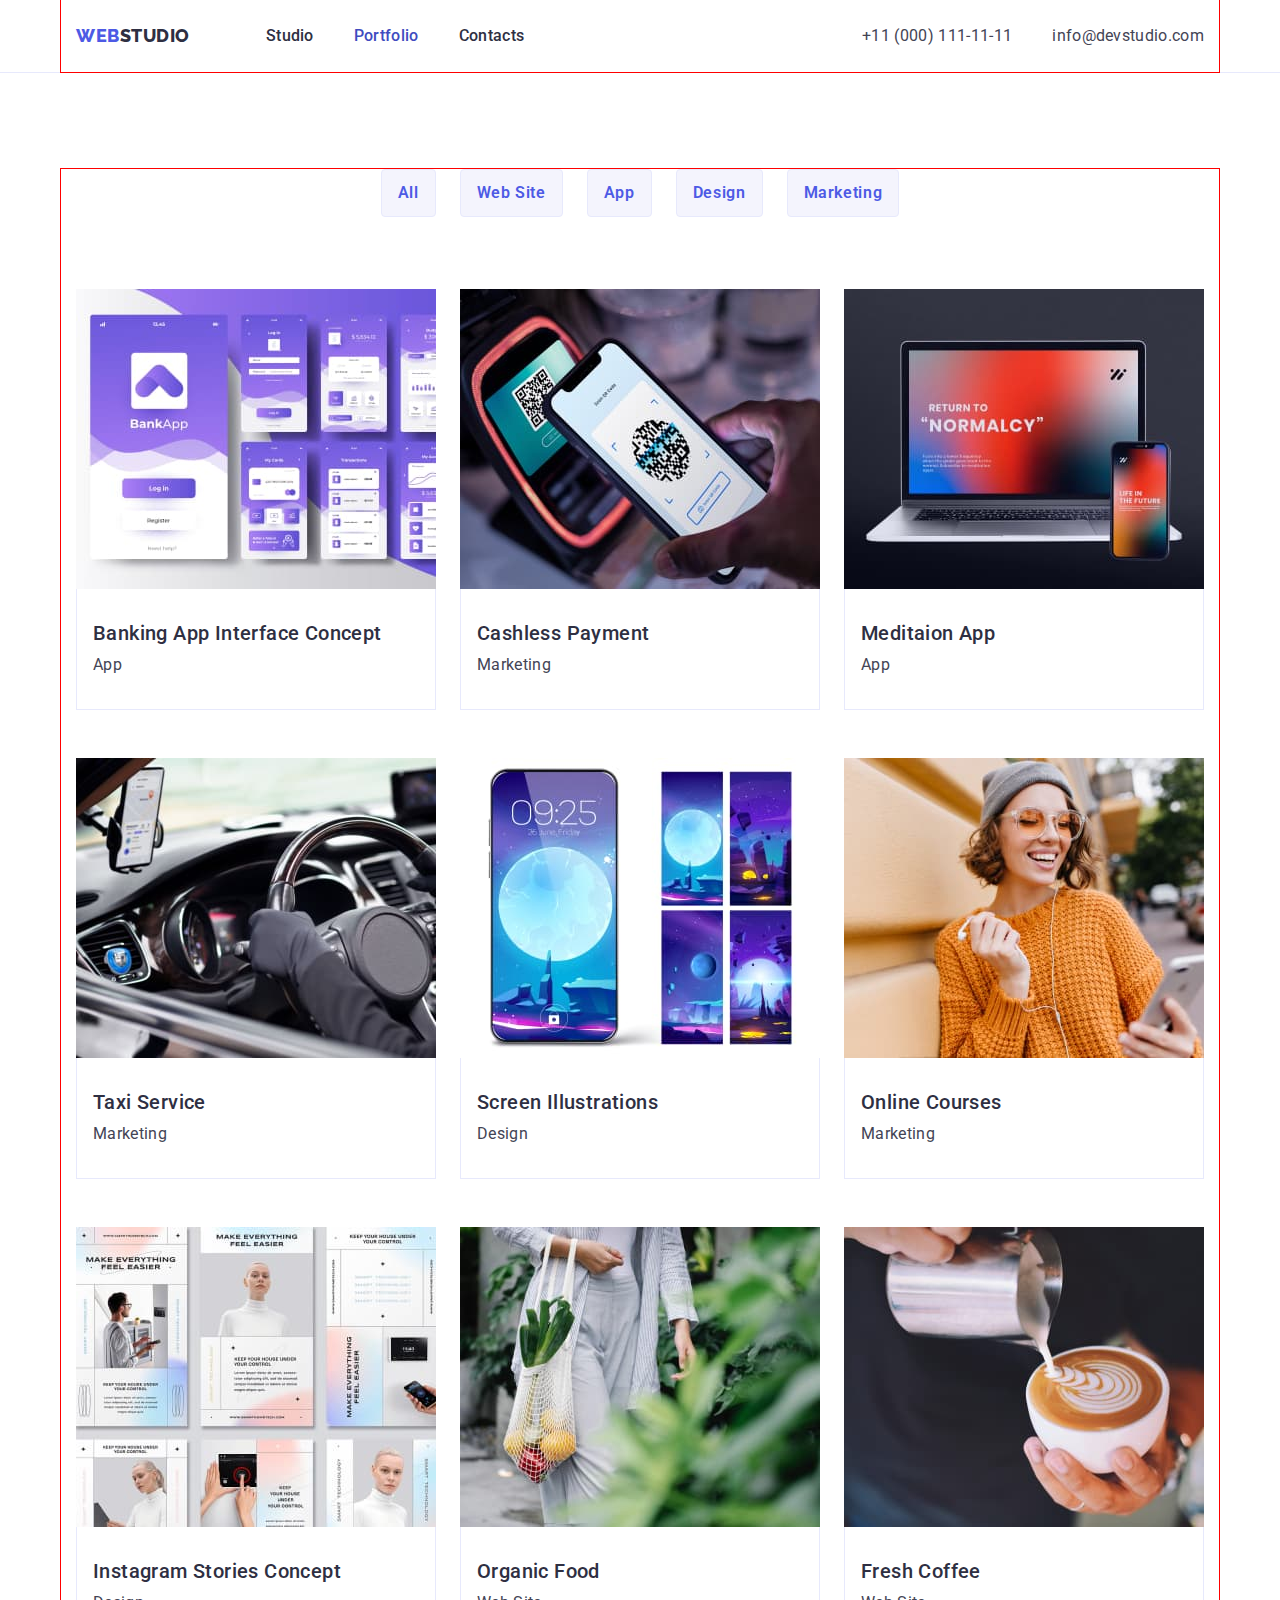
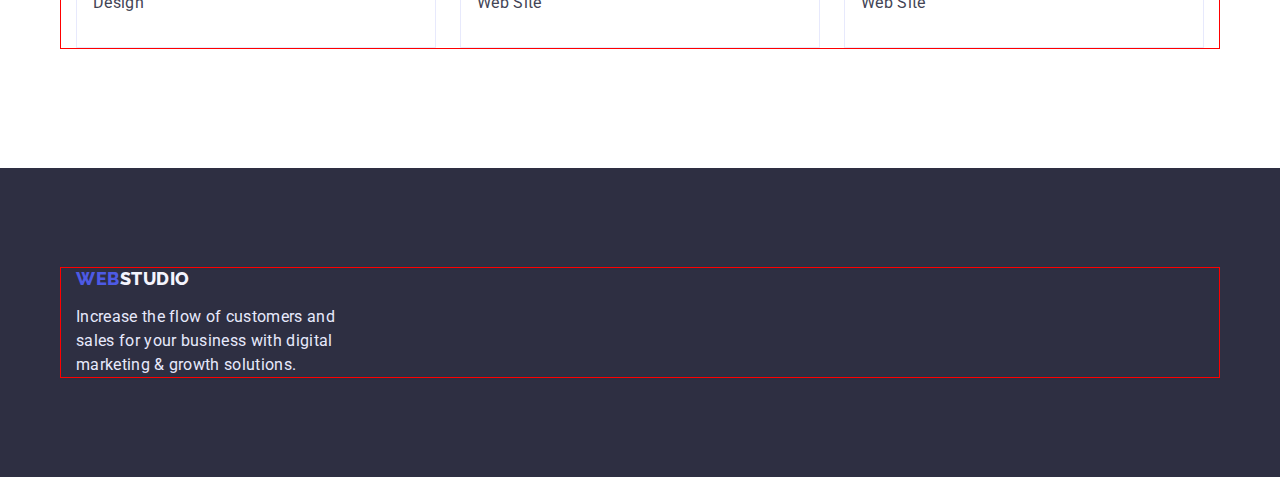
==== portfolio.html @ e98f5258 "Додає папки з ДЗ-03" ====
<!-- @format -->

<!DOCTYPE html>
<html lang="en">
 <head>
  <meta charset="UTF-8" />
  <meta http-equiv="X-UA-Compatible" content="IE=edge" />
  <meta name="viewport" content="width=device-width, initial-scale=1.0" />
  <title>Portfolio</title>
  <link rel="preconnect" href="https://fonts.googleapis.com" />
  <link rel="preconnect" href="https://fonts.gstatic.com" crossorigin />
  <link
   href="https://fonts.googleapis.com/css2?family=Raleway:wght@800&family=Roboto:wght@400;500;700&display=swap"
   rel="stylesheet"
  />
  <link
   rel="stylesheet"
   href="https://cdnjs.cloudflare.com/ajax/libs/modern-normalize/1.1.0/modern-normalize.min.css"
  />
  <link rel="stylesheet" href="./css/styles.css" />
 </head>
 <body>
  <header class="page-header">
   <div class="container main-top">
    <nav class="top">
     <a href="./index.html" class="logo link">
      <span class="logo-web">web</span>studio
     </a>
     <ul class="site-nav list">
      <li class="item">
       <a href="./index.html" class="link">Studio</a>
      </li>
      <li class="item">
       <a href="./portfolio.html" class="link current">Portfolio</a>
      </li>
      <li class="item"><a href="" class="link">Contacts</a></li>
     </ul>
    </nav>

    <ul class="auth-nav list">
     <li class="item">
      <a href="tel:+110001111111" class="nav-tel link">+11 (000) 111-11-11</a>
     </li>
     <li class="item">
      <a href="mailto:info@devstudio.com" class="nav-mail link"
       >info@devstudio.com</a
      >
     </li>
    </ul>
   </div>
  </header>

  <main>
   <section class="section-portfolio">
    <div class="container">
     <ul class="list filter">
      <li class="item">
       <button type="button" class="portfolio-btn button">All</button>
      </li>
      <li class="item">
       <button type="button" class="portfolio-btn button">Web Site</button>
      </li>
      <li class="item">
       <button type="button" class="portfolio-btn button">App</button>
      </li>
      <li class="item">
       <button type="button" class="portfolio-btn button">Design</button>
      </li>
      <li class="item">
       <button type="button" class="portfolio-btn button">Marketing</button>
      </li>
     </ul>
     <ul class="list work-example">
      <li class="work-item">
       <img
        class="block"
        src="./images/portfolio-foto/Banking_App.jpg"
        alt="App Interface"
        width="360"
        height="300"
       />
       <div class="border-prtf">
        <h3 class="title-third">Banking App Interface Concept</h3>
        <p class="text">App</p>
       </div>
      </li>

      <li class="work-item">
       <img
        class="block"
        src="./images/portfolio-foto/Cashless_Payment.jpg"
        alt="Phone screen"
        width="360"
        height="300"
       />
       <div class="border-prtf">
        <h3 class="title-third">Cashless Payment</h3>
        <p class="text">Marketing</p>
       </div>
      </li>

      <li class="work-item">
       <img
        class="block"
        src="./images/portfolio-foto/Meditaion_App.jpg"
        alt="Laptop and phone"
        width="360"
        height="300"
       />
       <div class="border-prtf">
        <h3 class="title-third">Meditaion App</h3>
        <p class="text">App</p>
       </div>
      </li>

      <li class="work-item">
       <img
        class="block"
        src="./images/portfolio-foto/Taxi_Service.jpg"
        alt="Inside car"
        width="360"
        height="300"
       />
       <div class="border-prtf">
        <h3 class="title-third">Taxi Service</h3>
        <p class="text">Marketing</p>
       </div>
      </li>

      <li class="work-item">
       <img
        class="block"
        src="./images/portfolio-foto/Screen_Illustrations.jpg"
        alt="Picture on a phone"
        width="360"
        height="300"
       />
       <div class="border-prtf">
        <h3 class="title-third">Screen Illustrations</h3>
        <p class="text">Design</p>
       </div>
      </li>

      <li class="work-item">
       <img
        class="block"
        src="./images/portfolio-foto/Online_Courses.jpg"
        alt="Girl in a hat"
        width="360"
        height="300"
       />
       <div class="border-prtf">
        <h3 class="title-third">Online Courses</h3>
        <p class="text">Marketing</p>
       </div>
      </li>

      <li class="work-item">
       <img
        class="block"
        src="./images/portfolio-foto/Instagram_Stories_Concept.jpg"
        alt="Pictures of Instagram stories"
        width="360"
        height="300"
       />
       <div class="border-prtf">
        <h3 class="title-third">Instagram Stories Concept</h3>
        <p class="text">Design</p>
       </div>
      </li>

      <li class="work-item">
       <img
        class="block"
        src="./images/portfolio-foto/Organic_Food.jpg"
        alt="Organic food in a string bag"
        width="360"
        height="300"
       />
       <div class="border-prtf">
        <h3 class="title-third">Organic Food</h3>
        <p class="text">Web Site</p>
       </div>
      </li>

      <li class="work-item">
       <img
        class="block"
        src="./images/portfolio-foto/Fresh_Coffee.jpg"
        alt="A cup of Coffee"
        width="360"
        height="300"
       />
       <div class="border-prtf">
        <h3 class="title-third">Fresh Coffee</h3>
        <p class="text">Web Site</p>
       </div>
      </li>
     </ul>
    </div>
   </section>
  </main>

  <!--Footer-->
  <footer class="footer">
   <div class="container">
    <a href="./index.html" class="footer-logo link">
     <span class="logo-web">web</span>studio
    </a>
    <p class="footer-text">
     Increase the flow of customers and sales for your business with digital
     marketing & growth solutions.
    </p>
   </div>
  </footer>
 </body>
</html>
---- css/styles.css ----
/** @format */

:root {
 --site-nav-color: #2e2f42;
 --auth-nav-color: #434455;
 --hero-title-color: #ffffff;
 --hero-bgc: #2e2f42;
 --hero-btn-text: #ffffff;
 --hero-btn-bgc: #4d5ae5;
 --primary-text-color: #434455;
 --title-two-color: #2e2f42;
 --title-three-color: #2e2f42;
 --logo-acsent-color: #4d5ae5;
 --logo-color: #2e2f42;
 --acsent: #4d5ae5;
 --bgc-section-third: #f4f4fd;
 --team-card-bgc: #ffffff;
 --white-color: #ffffff;
 --click-color: #404bbf;
 --btn-fon-cloud: #f4f4fd;
 --btn-border-color: #e7e9fc;
 --footer-bgc: #2e2f42;
 --footer-text-color: #e7e9fc;
 --footer-logo-color: #f4f4fd;
 --border-color: #e7e9fc;
}

body {
 color: var(--primary-text-color);
 background-color: var(--white-color);
 font-family: 'Roboto', sans-serif;
}
.container {
 margin-left: auto;
 margin-right: auto;
 width: 1158px;
 padding-left: 15px;
 padding-right: 15px;
 outline: 1px solid red;
}
.list {
 margin: 0;
 padding: 0;
 list-style: none;
}
.link {
 text-decoration: none;
}
.button {
 font-family: inherit;
 font-style: normal;
 font-weight: 600;
 font-size: 16px;
 display: flex;
 align-items: center;
 letter-spacing: 0.04em;
 cursor: pointer;
 border-radius: 4px;
}
.block {
 display: block;
}

/* Logo */
.page-header {
 border-bottom: 1px solid #e7e9fc;
}
.logo {
 color: var(--logo-color);
 font-family: 'Raleway', sans-serif;
 font-weight: 800;
 font-size: 18px;
 line-height: 1.33;
 display: flex;
 letter-spacing: 0.03em;
 text-transform: uppercase;
}

.logo-web {
 color: var(--logo-acsent-color);
}

/* Site nav */

.site-nav .link.current {
 color: var(--click-color);
}
.site-nav .link {
 display: block;
 padding-top: 24px;
 padding-bottom: 24px;

 color: var(--site-nav-color);
 font-weight: 500;
 font-size: 16px;
 line-height: 1.5;
 letter-spacing: 0.02em;
}
.site-nav .link:hover,
.site-nav .link:focus {
 color: var(--site-nav-color);
}
.site-nav .link:active {
 color: var(--acsent);
}

.site-nav {
 display: flex;
 margin-left: 76px;
}

.site-nav .item:not(:last-child) {
 margin-right: 40px;
}

.auth-nav {
 display: flex;
 margin-left: auto;
}
.top {
 display: flex;
 align-items: center;
}
.main-top {
 display: flex;
}
.auth-nav .link {
 display: block;
 padding-top: 24px;
 padding-bottom: 24px;
 color: var(--auth-nav-color);

 font-weight: 400;
 font-size: 16px;
 line-height: 1.5;
 letter-spacing: 0.02em;
}
.auth-nav .link:hover,
.auth-nav .link:focus {
 color: var(--acsent);
}
.auth-nav .item + .item {
 margin-left: 40px;
}

.nav-tel {
}
.nav-mail {
}

/* Hero */

.hero {
 padding-top: 188px;
 padding-bottom: 188px;
 background-color: var(--hero-bgc);
}

.hero-title {
 margin-top: 0;
 margin-bottom: 48px;

 font-size: 56px;
 line-height: 1.071429;
 text-align: center;
 letter-spacing: 0.02em;

 color: var(--hero-title-color);
}

.hero-btn {
 margin-left: auto;
 margin-right: auto;
 color: var(--hero-btn-text);
 background-color: var(--hero-btn-bgc);
 line-height: 1.5;
 padding: 16px 32px;
 border: 0;
 box-shadow: 0px 4px 4px rgba(0, 0, 0, 0.15);
}
.hero-btn:active {
 background-color: var(--click-color);
}

/* Sections */
.title-second {
 margin: 0;
 margin-bottom: 72px;
 padding: 0;
 color: var(--title-two-color);
 font-weight: 700;
 font-size: 36px;
 line-height: 1.1112;
 text-align: center;
 letter-spacing: 0.02em;
 text-transform: capitalize;
}
.title-third {
 margin: 0;
 margin-bottom: 8px;
 padding: 0;
 color: var(--title-three-color);
 font-weight: 500;
 font-size: 20px;
 line-height: 1.2;
 letter-spacing: 0.02em;
}
.text {
 margin: 0;
 padding: 0;
 font-weight: 400;
 font-size: 16px;
 line-height: 1.5;
 letter-spacing: 0.02em;
}

/* section 1 */
.section-first {
 padding-top: 120px;
 padding-bottom: 120px;
}
.main-about {
 display: flex;
}
.main-about .item {
 width: calc((100% - 3 * 24px) / 4);
}
.main-about .item:not(:last-child) {
 margin-right: 24px;
}
.visually-hidden {
 position: absolute;
 width: 1px;
 height: 1px;
 margin: -1px;
 border: 0;
 padding: 0;
 white-space: nowrap;
 clip-path: inset(100%);
 clip: rect(0 0 0 0);
 overflow: hidden;
}

/* section 2 */
.section-second {
 padding-bottom: 120px;
}

.work {
 display: flex;
}
.work .item:not(:last-child) {
 margin-right: 24px;
}

/* section 3 */

.team {
 display: flex;
}

.team .item:not(:last-child) {
 margin-right: 24px;
}

.section-third {
 padding-top: 120px;
 padding-bottom: 120px;
 background-color: var(--bgc-section-third);
}

.team-card {
 text-align: center;
 background-color: var(--team-card-bgc);
 box-shadow: 0px 1px 6px rgba(46, 47, 66, 0.08),
  0px 1px 1px rgba(46, 47, 66, 0.16), 0px 2px 1px rgba(46, 47, 66, 0.08);
 border-radius: 0px 0px 4px 4px;
}

.team-card-text {
 padding-top: 32px;
 padding-bottom: 32px;
}

/* Footer */
.footer {
 padding-top: 100px;
 padding-bottom: 100px;
 background-color: var(--footer-bgc);
}

.footer-text {
 width: 264px;
 margin-top: 0;
 margin-bottom: 0;
 font-size: 16px;
 line-height: 1.5;
 letter-spacing: 0.02em;
 color: var(--footer-text-color);
}
.footer-logo {
 margin-bottom: 16px;
 color: var(--footer-logo-color);
 font-family: 'Raleway';
 font-weight: 800;
 font-size: 18px;
 line-height: 1.17;
 display: flex;
 align-items: center;
 letter-spacing: 0.03em;
 text-transform: uppercase;
}

/* Portfolio */

.section-portfolio {
 padding-bottom: 120px;
 padding-top: 96px;
}

.filter {
 display: flex;
 justify-content: center;
 margin-bottom: 72px;
}
.filter .item:not(:last-child) {
 margin-right: 24px;
}

.portfolio-btn {
 color: var(--acsent);
 background-color: var(--btn-fon-cloud);
 line-height: 1.5;
 text-align: center;
 border: 1px solid var(--btn-border-color);
 padding: 8px 16px;
 height: 48px;
}
.portfolio-btn:active {
 color: var(--white-color);
 background-color: var(--click-color);
 box-shadow: 0px 3px 1px rgba(0, 0, 0, 0.1), 0px 2px 1px rgba(0, 0, 0, 0.08),
  0px 2px 2px rgba(0, 0, 0, 0.12);
 border-radius: 4px;
}

.work-example {
 display: flex;
 flex-wrap: wrap;
}

.work-example .work-item {
 margin-right: 24px;
 margin-bottom: 48px;
}
.work-example .work-item:nth-child(3n + 3) {
 margin-right: 0;
}
.work-example .work-item:nth-last-child(-n + 3) {
 margin-bottom: 0px;
}

.border-prtf {
 padding-top: 32px;
 padding-bottom: 32px;
 padding-left: 16px;
 border: 1px solid var(--border-color);
 border-top: none;
}
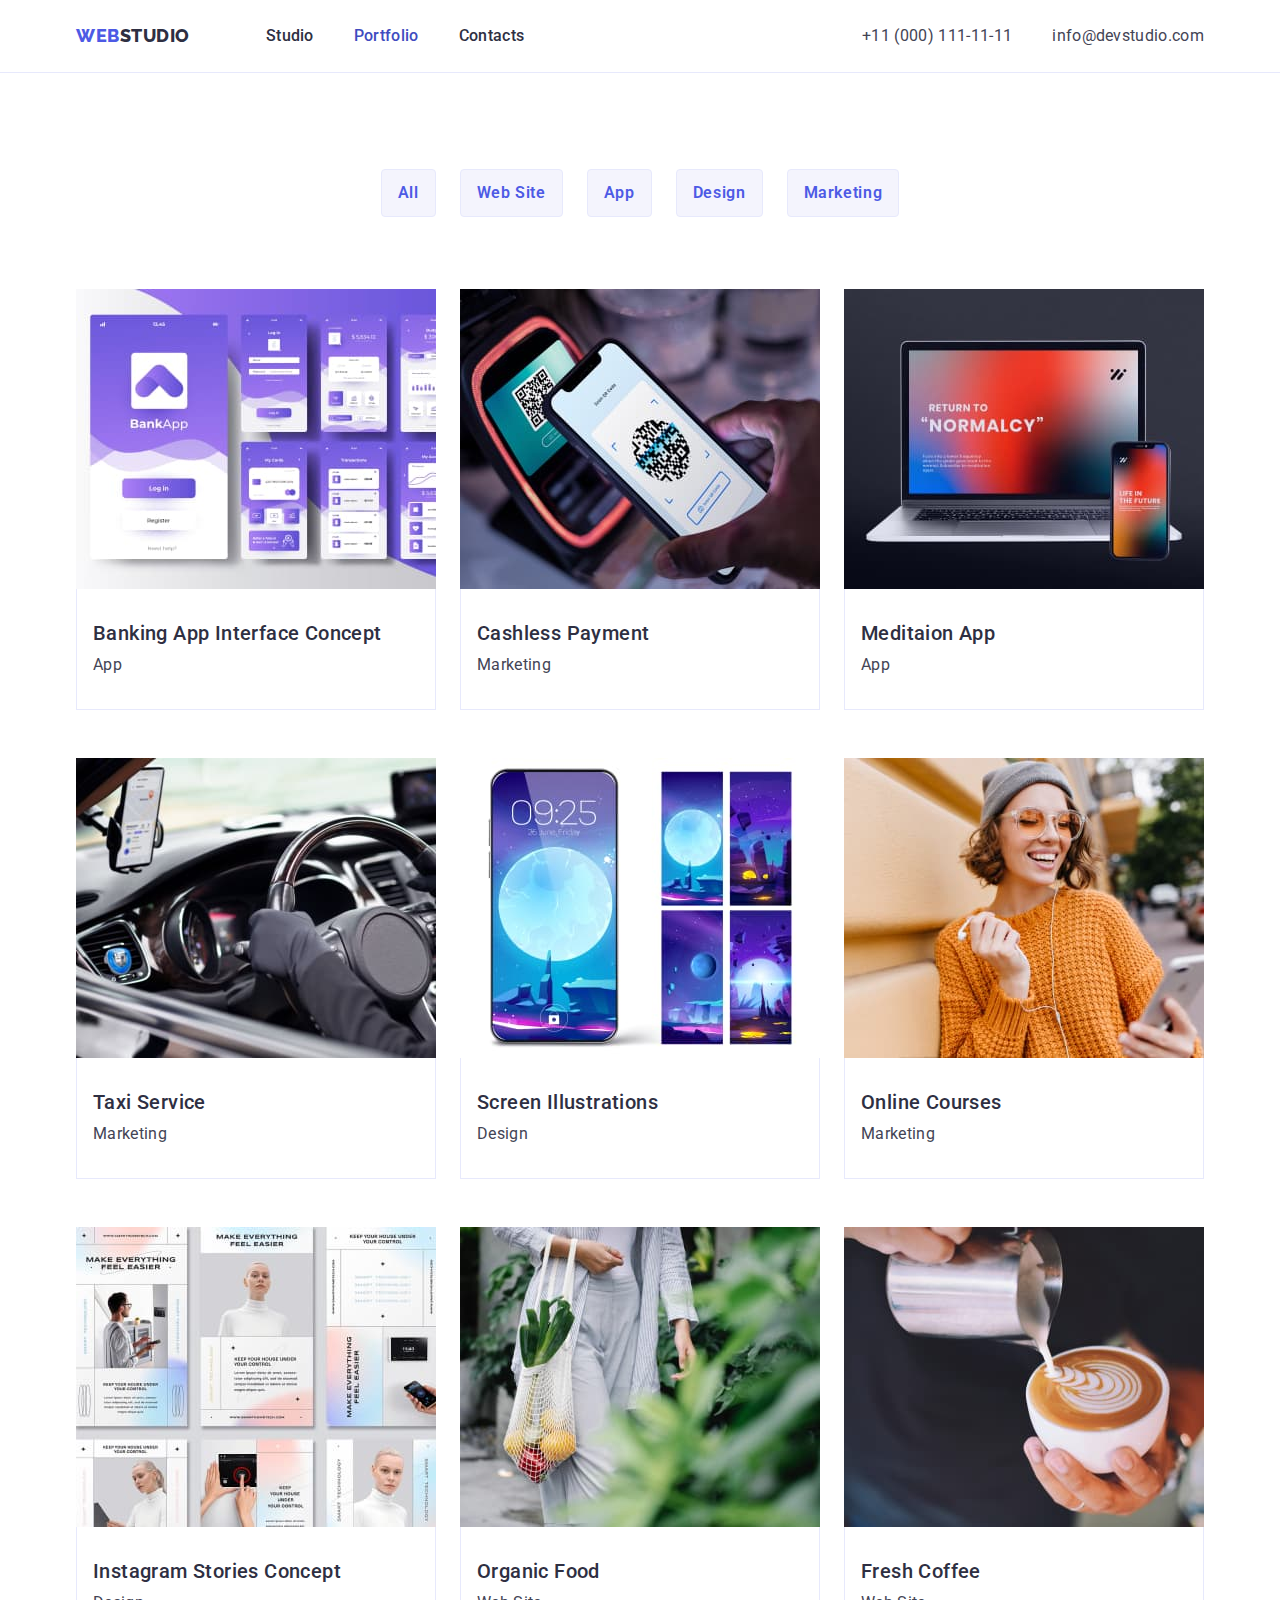
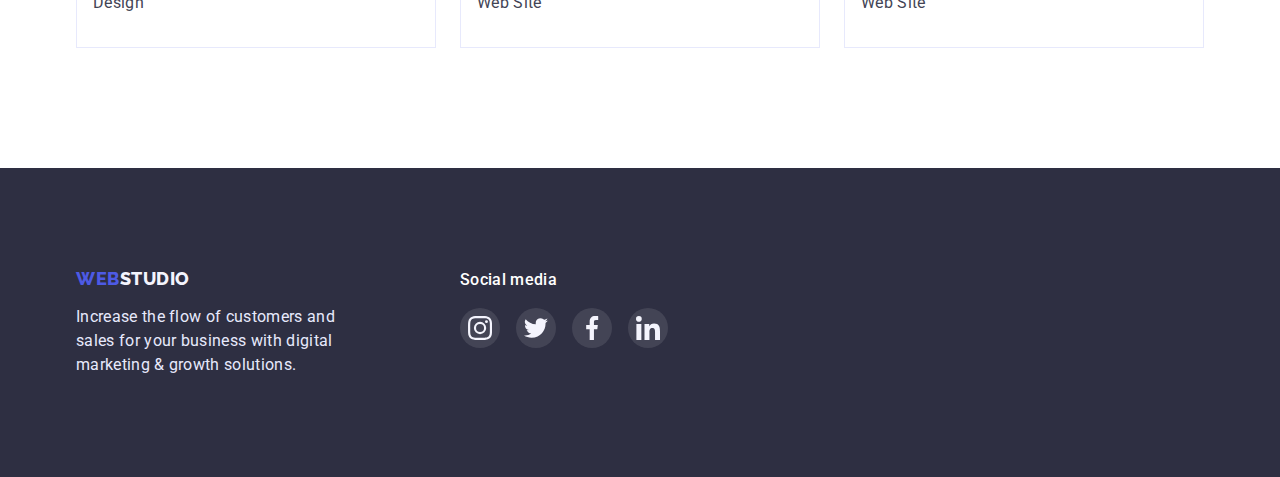
==== commit b3224cfa: "Додає іконки соцмереж" ====
--- a/portfolio.html
+++ b/portfolio.html
@@ -203,7 +203,8 @@
 
   <!--Footer-->
   <footer class="footer">
-   <div class="container">
+    <div class="container footer-box">
+   <div class="footer-first-box">
     <a href="./index.html" class="footer-logo link">
      <span class="logo-web">web</span>studio
     </a>
@@ -212,6 +213,40 @@
      marketing & growth solutions.
     </p>
    </div>
+   <div>
+    <h3 class="ftr-third-title">Social media</h3>
+    <ul class="list footer-social-list">
+        <li>
+         <a class="link footer-social-link" href="">
+          <svg class="footer-social-icon">
+           <use href="./images/index-icons/sprite.svg#icon-instagram"></use>
+          </svg>
+         </a>
+        </li>
+        <li>
+         <a class="link footer-social-link" href="">
+            <svg class="footer-social-icon">
+           <use href="./images/index-icons/sprite.svg#icon-twitter"></use>
+          </svg>
+         </a>
+        </li>
+        <li>
+         <a class="link footer-social-link" href="">
+            <svg class="footer-social-icon">
+           <use href="./images/index-icons/sprite.svg#icon-facebook"></use>
+          </svg>
+         </a>
+        </li>
+        <li>
+         <a class="link footer-social-link" href="">
+            <svg class="footer-social-icon">
+           <use href="./images/index-icons/sprite.svg#icon-linkedin"></use>
+          </svg>
+         </a>
+        </li>
+       </ul>
+   </div>
+</div>
   </footer>
  </body>
 </html>
--- a/css/styles.css
+++ b/css/styles.css
@@ -7,6 +7,7 @@
  --hero-bgc: #2e2f42;
  --hero-btn-text: #ffffff;
  --hero-btn-bgc: #4d5ae5;
+ --hero-btn-bgc-hover: #404bbf;
  --primary-text-color: #434455;
  --title-two-color: #2e2f42;
  --title-three-color: #2e2f42;
@@ -23,6 +24,13 @@
  --footer-text-color: #e7e9fc;
  --footer-logo-color: #f4f4fd;
  --border-color: #e7e9fc;
+ --border-color-hover: #f4f4fd;
+ --team-social-hover: #404bbf;
+ --team-social: #4d5ae5;
+ --customer-border: #8e8f99;
+ --customer-hover: #404bbf;
+ --footer-social-bgc: rgba(255, 255, 255, 0.1);;
+ --footer-social-bgc-hover: #31D0AA;
 }
 
 body {
@@ -36,7 +44,7 @@
  width: 1158px;
  padding-left: 15px;
  padding-right: 15px;
- outline: 1px solid red;
+ /* outline: 1px solid red; */
 }
 .list {
  margin: 0;
@@ -154,6 +162,21 @@
  padding-top: 188px;
  padding-bottom: 188px;
  background-color: var(--hero-bgc);
+ height: 600px;
+ max-width: 1440px;
+ margin-left: auto;
+ margin-right: auto;
+ background-image: linear-gradient(
+   to right,
+   rgba(46, 47, 66, 0.7),
+   rgba(46, 47, 66, 0.7)
+  ),
+  url('../images/index-foto/people-office.jpg');
+
+ background-repeat: no-repeat;
+ background-position: center;
+ background-size: cover;
+ box-shadow: 0px 4px 4px rgba(0, 0, 0, 0.25), 0px 4px 4px rgba(0, 0, 0, 0.25);
 }
 
 .hero-title {
@@ -176,10 +199,14 @@
  line-height: 1.5;
  padding: 16px 32px;
  border: 0;
- box-shadow: 0px 4px 4px rgba(0, 0, 0, 0.15);
 }
 .hero-btn:active {
  background-color: var(--click-color);
+}
+.hero-btn:hover,
+.hero-btn:focus {
+ background-color: var(--hero-btn-bgc-hover);
+ box-shadow: 0px 4px 4px rgba(0, 0, 0, 0.15);
 }
 
 /* Sections */
@@ -227,6 +254,29 @@
 }
 .main-about .item:not(:last-child) {
  margin-right: 24px;
+}
+.about-item::before {
+ display: block;
+ content: '';
+ height: 112px;
+ background-color: var(--btn-fon-cloud);
+
+ background-repeat: no-repeat;
+ background-position: center;
+ border-radius: 4px;
+ /* outline: 1px solid teal; */
+}
+.icon-antena::before {
+ background-image: url(../images/index-icons/antenna.svg);
+}
+.icon-clock::before {
+ background-image: url(../images/index-icons/clock.svg);
+}
+.icon-diagram::before {
+ background-image: url(../images/index-icons/diagram.svg);
+}
+.icon-astronavt::before {
+ background-image: url(../images/index-icons/astronaut.svg);
 }
 .visually-hidden {
  position: absolute;
@@ -252,6 +302,12 @@
 .work .item:not(:last-child) {
  margin-right: 24px;
 }
+.work::before {
+ display: inline-block;
+ content: '';
+ height: 112px;
+ width: 264px;
+}
 
 /* section 3 */
 
@@ -278,8 +334,65 @@
 }
 
 .team-card-text {
- padding-top: 32px;
- padding-bottom: 32px;
+ padding: 32px 16px;
+ /* padding-top: 32px;
+ padding-bottom: 32px; */
+}
+.team-card-text .text {
+ margin-bottom: 8px;
+}
+.team-social-list {
+ display: flex;
+ gap: 24px;
+ /* background-color: teal; */
+}
+.team-social-link {
+ width: 40px;
+ height: 40px;
+ background-color: var(--team-social);
+ border-radius: 50%;
+ display: flex;
+ align-items: center;
+ justify-content: center;
+}
+.team-social-link:hover,
+.team-social-link:focus {
+ background-color: var(--team-social-hover);
+}
+.team-social-icon {
+ width: 16px;
+ height: 16px;
+}
+
+/* Section 4 */
+.customers {
+ padding-top: 120px;
+ padding-bottom: 120px;
+}
+.icons-customers {
+ display: flex;
+ gap: 24px;
+}
+.customer-link {
+ width: 168px;
+ height: 88px;
+ display: flex;
+ align-items: center;
+ justify-content: center;
+ color: var(--customer-border);
+ border: 1px solid var(--customer-border);
+ border-radius: 4px;
+}
+.customer-link:hover,
+.customer-link:focus {
+ color: var(--customer-hover);
+ border: 1px solid var(--customer-hover);
+}
+
+.customer-icon {
+ width: 104px;
+ height: 56px;
+ fill: currentColor;
 }
 
 /* Footer */
@@ -288,7 +401,12 @@
  padding-bottom: 100px;
  background-color: var(--footer-bgc);
 }
-
+.footer-box {
+ display: flex;
+}
+.footer-first-box {
+    margin-right: 120px;
+}
 .footer-text {
  width: 264px;
  margin-top: 0;
@@ -310,7 +428,38 @@
  letter-spacing: 0.03em;
  text-transform: uppercase;
 }
-
+.ftr-third-title {
+ margin: 0;
+ padding: 0;
+ margin-bottom: 16px;
+ font-weight: 500;
+ font-size: 16px;
+ line-height: 1.5;
+ letter-spacing: 0.02em;
+ color: #ffffff;
+}
+.footer-social-list {
+ display: flex;
+ gap: 16px;
+ /* background-color: black;  */
+}
+.footer-social-link {
+ width: 40px;
+ height: 40px;
+ background: var(--footer-social-bgc);
+ border-radius: 50%;
+ display: flex;
+ align-items: center;
+ justify-content: center;
+}
+.footer-social-link:hover,
+.footer-social-link:focus {
+ background-color: var(--footer-social-bgc-hover);
+}
+.footer-social-icon {
+ width: 24px;
+ height: 24px;
+}
 /* Portfolio */
 
 .section-portfolio {
@@ -343,6 +492,11 @@
   0px 2px 2px rgba(0, 0, 0, 0.12);
  border-radius: 4px;
 }
+.portfolio-btn:hover,
+.portfolio-btn:focus {
+ box-shadow: 0px 3px 1px rgba(0, 0, 0, 0.1), 0px 2px 1px rgba(0, 0, 0, 0.08),
+  0px 2px 2px rgba(0, 0, 0, 0.12);
+}
 
 .work-example {
  display: flex;
@@ -358,6 +512,11 @@
 }
 .work-example .work-item:nth-last-child(-n + 3) {
  margin-bottom: 0px;
+}
+.work-example .work-item:hover,
+.work-example .work-item:focus {
+ box-shadow: 0px 1px 6px rgba(46, 47, 66, 0.08),
+  0px 1px 1px rgba(46, 47, 66, 0.16), 0px 2px 1px rgba(46, 47, 66, 0.08);
 }
 
 .border-prtf {
@@ -367,3 +526,6 @@
  border: 1px solid var(--border-color);
  border-top: none;
 }
+/* .border-prtf:hover,
+.border-prtf:focus {
+border: 0.5px solid #f4f4fd;} */
